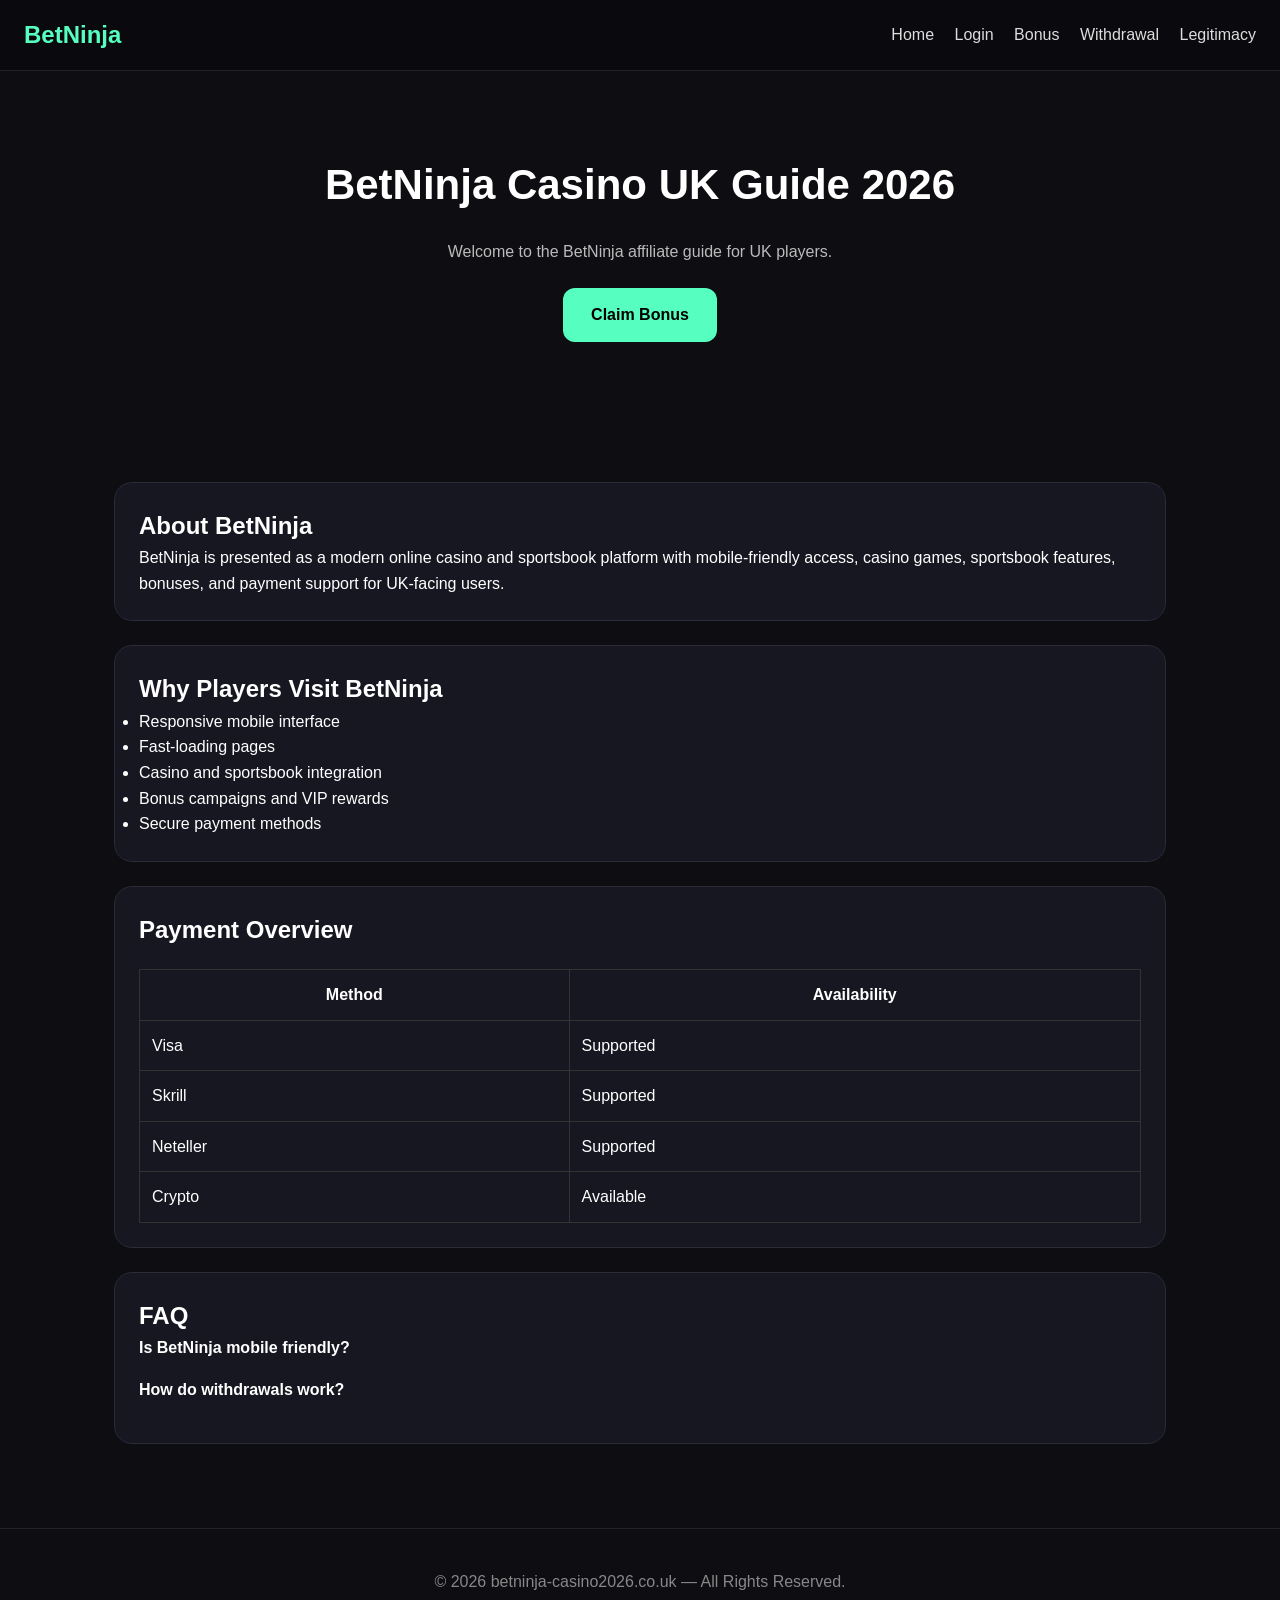
==== index.html @ 8ea1ddd1 "Add files via upload" ====
<!DOCTYPE html>
<html lang="en">
<head>
<meta charset="UTF-8">
<meta name="viewport" content="width=device-width, initial-scale=1.0">
<title>BetNinja Casino UK Guide 2026</title>
<meta name="description" content="Welcome to the BetNinja affiliate guide for UK players.">
<link rel="stylesheet" href="assets/css/style.css">
</head>
<body>

<header>
<div class="logo">BetNinja</div>
<nav>
<a href="index.html">Home</a>
<a href="login/">Login</a>
<a href="bonus/">Bonus</a>
<a href="withdrawal/">Withdrawal</a>
<a href="legitimacy/">Legitimacy</a>
</nav>
</header>

<section class="hero">
<h1>BetNinja Casino UK Guide 2026</h1>
<p>Welcome to the BetNinja affiliate guide for UK players.</p>
<a href="go/" class="btn">Claim Bonus</a>
</section>

<section class="section">
<div class="card">
<h2>About BetNinja</h2>
<p>
BetNinja is presented as a modern online casino and sportsbook platform with mobile-friendly access, casino games, sportsbook features, bonuses, and payment support for UK-facing users.
</p>
</div>

<div class="card">
<h2>Why Players Visit BetNinja</h2>
<ul>
<li>Responsive mobile interface</li>
<li>Fast-loading pages</li>
<li>Casino and sportsbook integration</li>
<li>Bonus campaigns and VIP rewards</li>
<li>Secure payment methods</li>
</ul>
</div>

<div class="card">
<h2>Payment Overview</h2>
<table>
<tr><th>Method</th><th>Availability</th></tr>
<tr><td>Visa</td><td>Supported</td></tr>
<tr><td>Skrill</td><td>Supported</td></tr>
<tr><td>Neteller</td><td>Supported</td></tr>
<tr><td>Crypto</td><td>Available</td></tr>
</table>
</div>

<div class="card">
<h2>FAQ</h2>

<div class="faq-item">
<div class="faq-question"><strong>Is BetNinja mobile friendly?</strong></div>
<div class="faq-answer" style="display:none;">Yes, the website is optimized for smartphones and tablets.</div>
</div>

<div class="faq-item">
<div class="faq-question"><strong>How do withdrawals work?</strong></div>
<div class="faq-answer" style="display:none;">Processing times depend on the payment method and account verification status.</div>
</div>

</div>
</section>

<footer>
<p>© 2026 betninja-casino2026.co.uk — All Rights Reserved.</p>
</footer>

<script src="assets/js/main.js"></script>
</body>
</html>
---- assets/css/style.css ----
*{margin:0;padding:0;box-sizing:border-box}
body{font-family:Arial,sans-serif;background:#0d0d12;color:#fff;line-height:1.6}
a{text-decoration:none;color:#fff}
header{position:sticky;top:0;background:rgba(10,10,15,.95);padding:16px 24px;display:flex;justify-content:space-between;align-items:center;border-bottom:1px solid #222;z-index:999}
.logo{font-size:24px;font-weight:700;color:#56ffbf}
nav a{margin-left:16px;color:#ddd}
.hero{padding:80px 24px;text-align:center}
.hero h1{font-size:42px;margin-bottom:20px}
.hero p{max-width:800px;margin:auto;color:#bbb}
.btn{display:inline-block;margin-top:24px;background:#56ffbf;color:#000;padding:14px 28px;border-radius:12px;font-weight:700}
.section{padding:60px 24px;max-width:1100px;margin:auto}
.card{background:#171722;padding:24px;border-radius:18px;margin-bottom:24px;border:1px solid #2a2a38}
footer{padding:40px 24px;text-align:center;border-top:1px solid #222;color:#888}
table{width:100%;border-collapse:collapse;margin-top:20px}
td,th{border:1px solid #333;padding:12px}
.faq-item{margin-bottom:16px}
@media(max-width:768px){
header{flex-direction:column;gap:12px}
.hero h1{font-size:30px}
nav{display:flex;flex-wrap:wrap;justify-content:center}
}
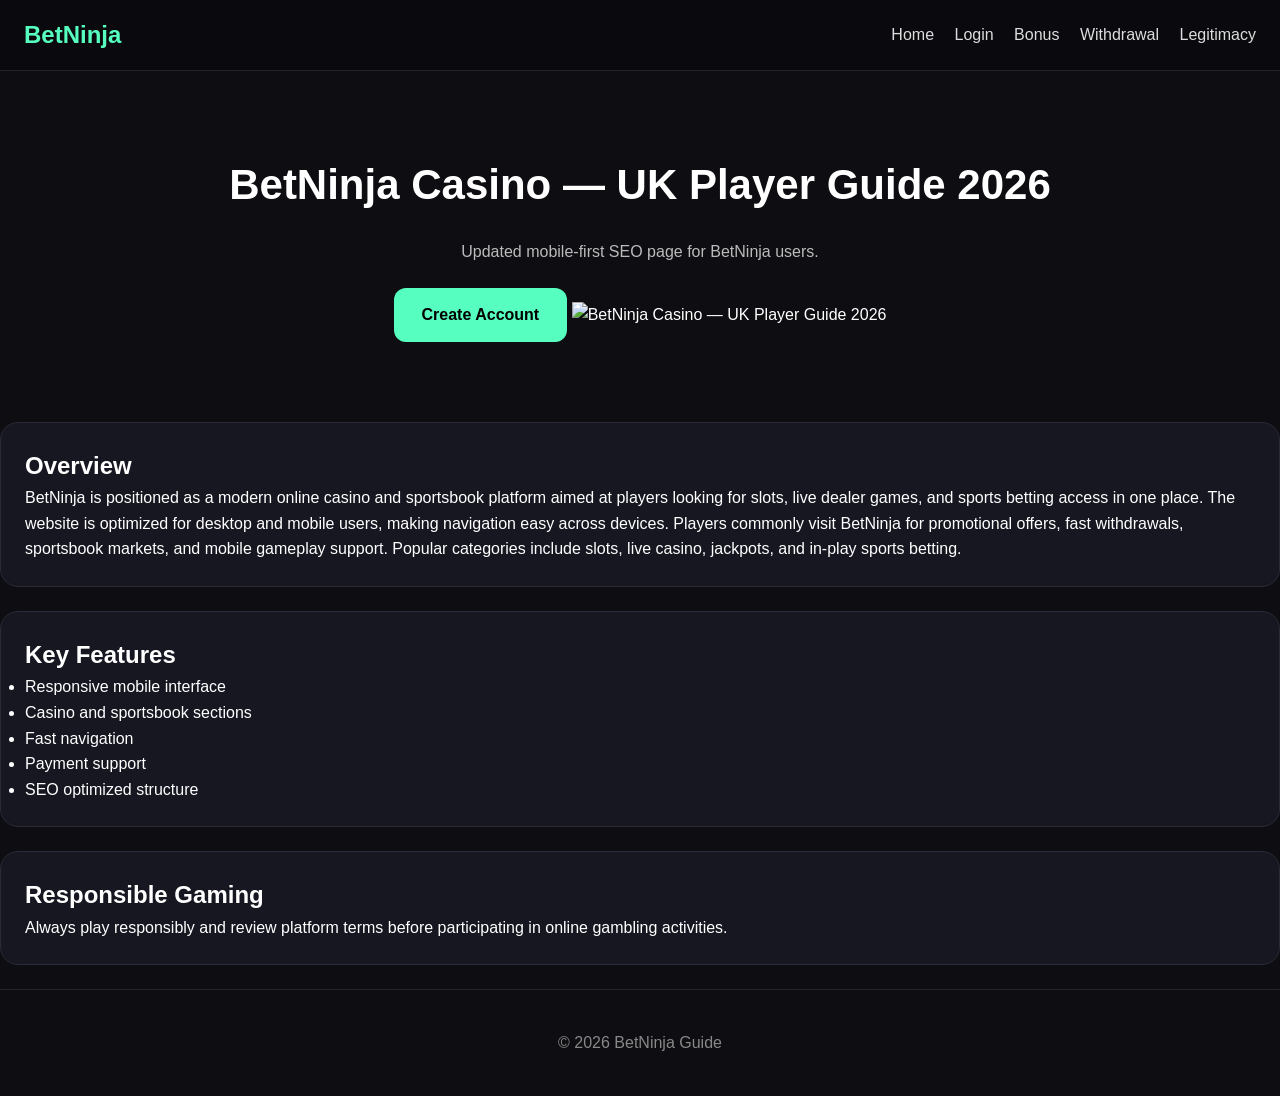
==== commit 09efd30c: "Add files via upload" ====
--- a/index.html
+++ b/index.html
@@ -4,8 +4,8 @@
 <head>
 <meta charset="UTF-8">
 <meta name="viewport" content="width=device-width, initial-scale=1.0">
-<title>BetNinja Casino UK Guide 2026</title>
-<meta name="description" content="Welcome to the BetNinja affiliate guide for UK players.">
+<title>BetNinja Casino — UK Player Guide 2026</title>
+<meta name="description" content="BetNinja Casino — UK Player Guide 2026">
 <link rel="stylesheet" href="assets/css/style.css">
 </head>
 <body>
@@ -22,59 +22,43 @@
 </header>
 
 <section class="hero">
-<h1>BetNinja Casino UK Guide 2026</h1>
-<p>Welcome to the BetNinja affiliate guide for UK players.</p>
-<a href="go/" class="btn">Claim Bonus</a>
+<h1>BetNinja Casino — UK Player Guide 2026</h1>
+<p>Updated mobile-first SEO page for BetNinja users.</p>
+<a class="btn" href="go/">Create Account</a>
+<img src="assets/img/hero.png" alt="BetNinja Casino — UK Player Guide 2026">
 </section>
 
-<section class="section">
+<div class="container">
+
 <div class="card">
-<h2>About BetNinja</h2>
+<h2>Overview</h2>
 <p>
-BetNinja is presented as a modern online casino and sportsbook platform with mobile-friendly access, casino games, sportsbook features, bonuses, and payment support for UK-facing users.
+BetNinja is positioned as a modern online casino and sportsbook platform aimed at players looking for slots, live dealer games, and sports betting access in one place. The website is optimized for desktop and mobile users, making navigation easy across devices.
+
+Players commonly visit BetNinja for promotional offers, fast withdrawals, sportsbook markets, and mobile gameplay support. Popular categories include slots, live casino, jackpots, and in-play sports betting.
 </p>
 </div>
 
 <div class="card">
-<h2>Why Players Visit BetNinja</h2>
+<h2>Key Features</h2>
 <ul>
 <li>Responsive mobile interface</li>
-<li>Fast-loading pages</li>
-<li>Casino and sportsbook integration</li>
-<li>Bonus campaigns and VIP rewards</li>
-<li>Secure payment methods</li>
+<li>Casino and sportsbook sections</li>
+<li>Fast navigation</li>
+<li>Payment support</li>
+<li>SEO optimized structure</li>
 </ul>
 </div>
 
 <div class="card">
-<h2>Payment Overview</h2>
-<table>
-<tr><th>Method</th><th>Availability</th></tr>
-<tr><td>Visa</td><td>Supported</td></tr>
-<tr><td>Skrill</td><td>Supported</td></tr>
-<tr><td>Neteller</td><td>Supported</td></tr>
-<tr><td>Crypto</td><td>Available</td></tr>
-</table>
-</div>
-
-<div class="card">
-<h2>FAQ</h2>
-
-<div class="faq-item">
-<div class="faq-question"><strong>Is BetNinja mobile friendly?</strong></div>
-<div class="faq-answer" style="display:none;">Yes, the website is optimized for smartphones and tablets.</div>
-</div>
-
-<div class="faq-item">
-<div class="faq-question"><strong>How do withdrawals work?</strong></div>
-<div class="faq-answer" style="display:none;">Processing times depend on the payment method and account verification status.</div>
+<h2>Responsible Gaming</h2>
+<p>Always play responsibly and review platform terms before participating in online gambling activities.</p>
 </div>
 
 </div>
-</section>
 
 <footer>
-<p>© 2026 betninja-casino2026.co.uk — All Rights Reserved.</p>
+© 2026 BetNinja Guide
 </footer>
 
 <script src="assets/js/main.js"></script>
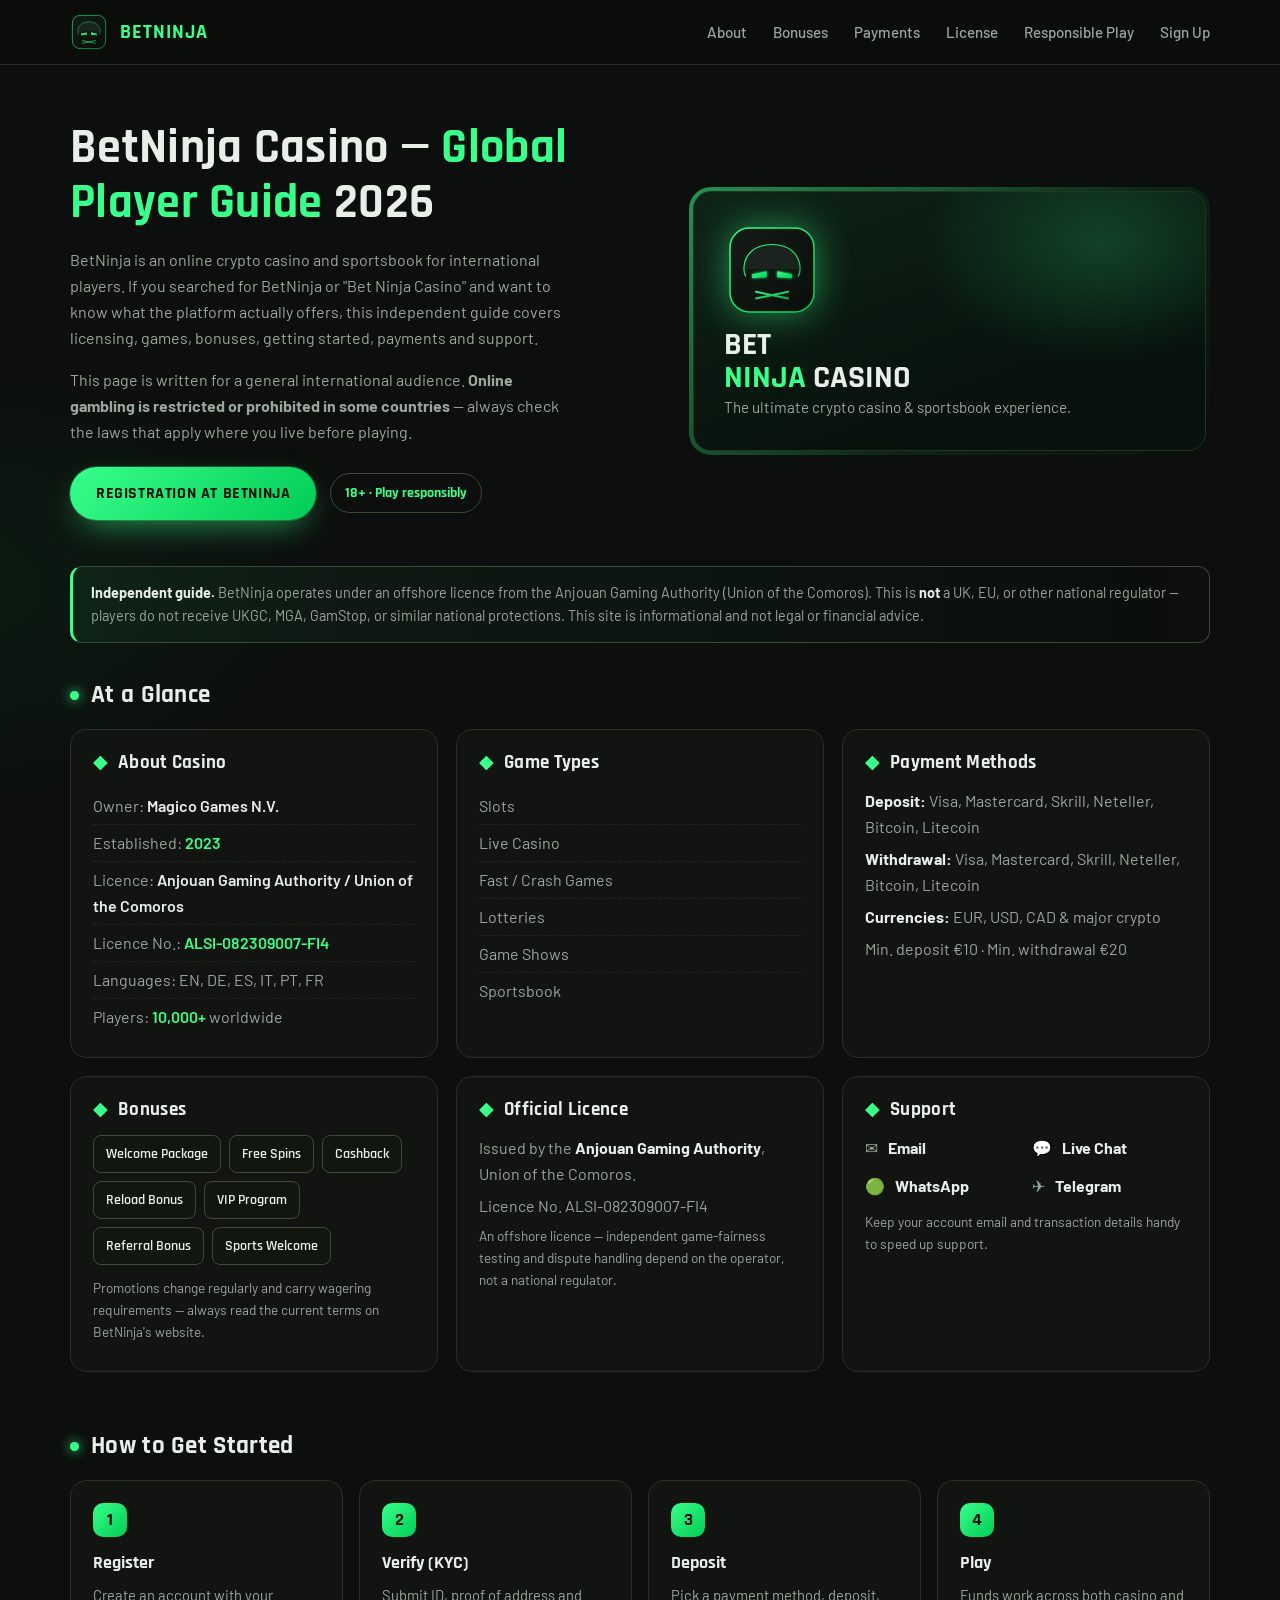
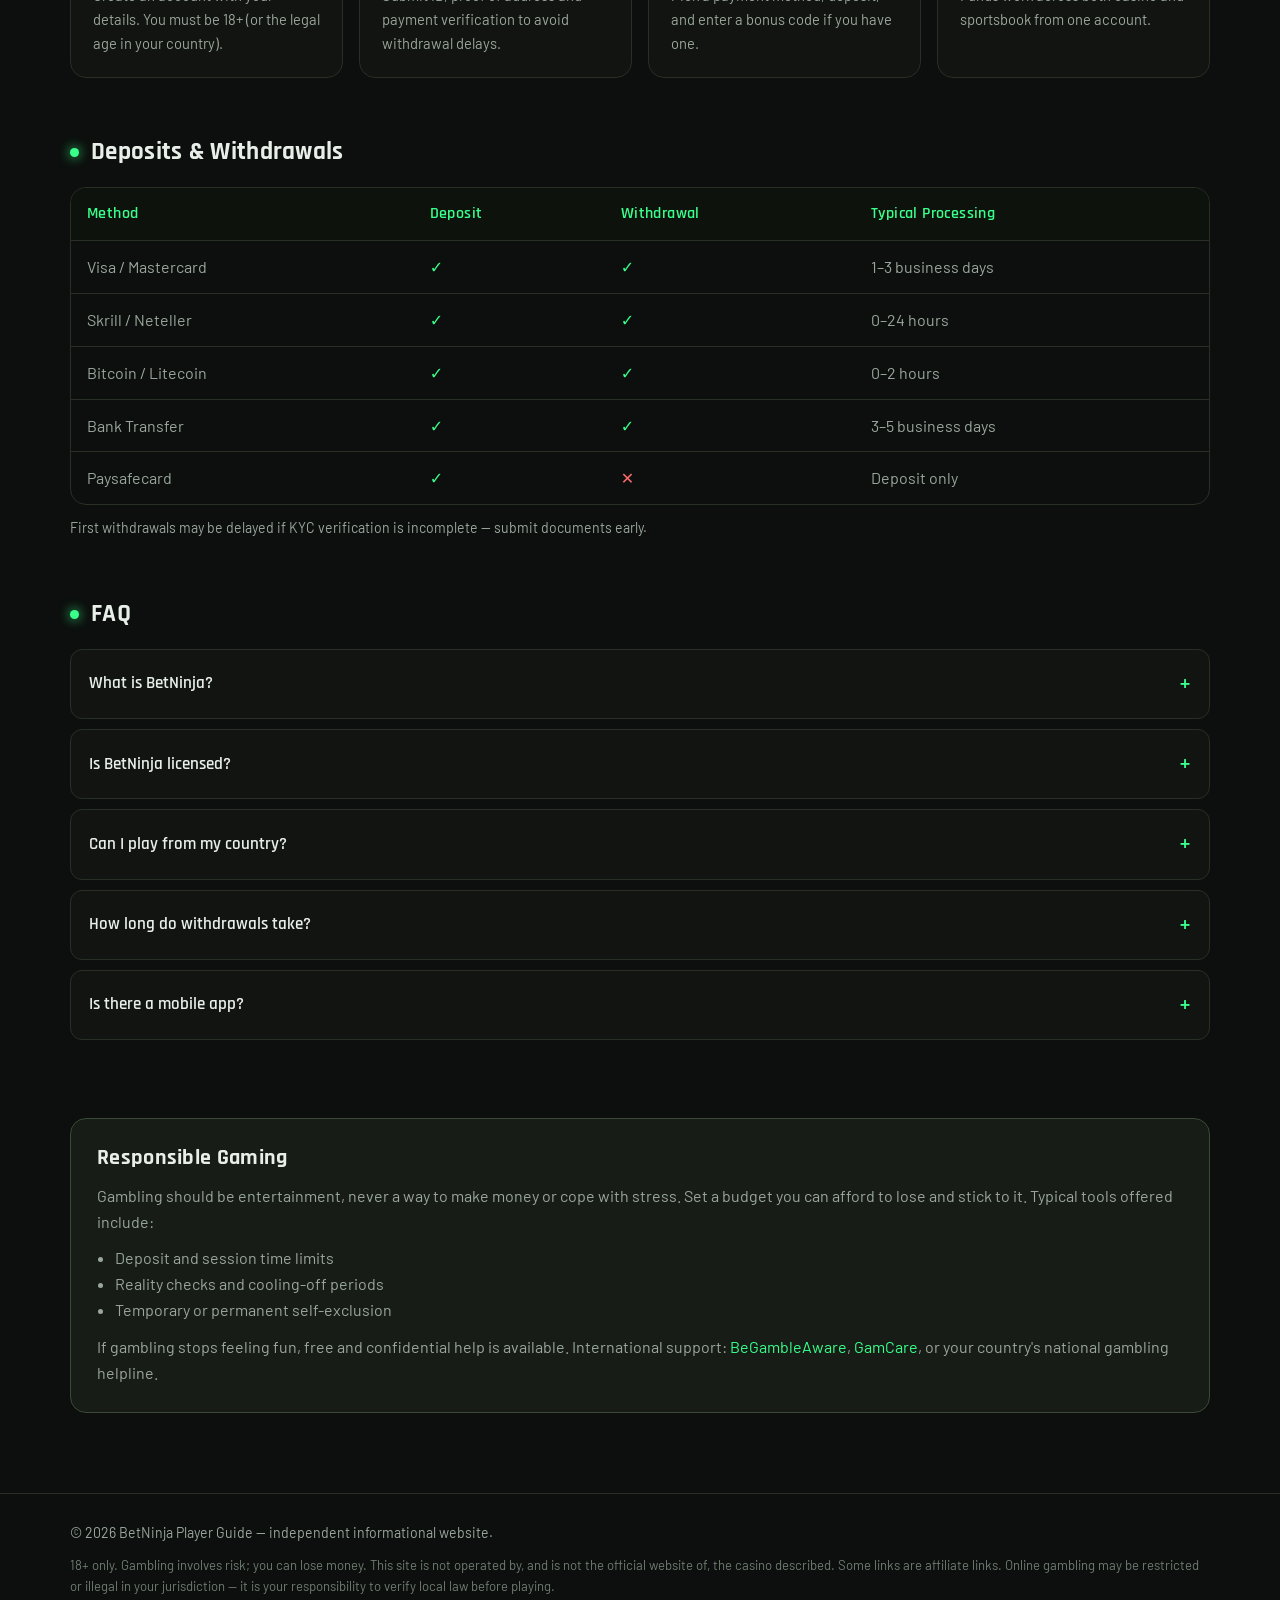
==== commit 2975629b: "Add files via upload" ====
--- a/index.html
+++ b/index.html
@@ -1,66 +1,238 @@
-
 <!DOCTYPE html>
 <html lang="en">
 <head>
 <meta charset="UTF-8">
 <meta name="viewport" content="width=device-width, initial-scale=1.0">
-<title>BetNinja Casino — UK Player Guide 2026</title>
-<meta name="description" content="BetNinja Casino — UK Player Guide 2026">
-<link rel="stylesheet" href="assets/css/style.css">
+<title>BetNinja Casino — Global Player Guide 2026</title>
+<meta name="description" content="An independent guide to BetNinja, an online crypto casino and sportsbook for international players (18+). Licensing, games, bonuses, payments and support.">
+<link rel="icon" type="image/png" href="favicon.png">
+<link rel="apple-touch-icon" href="logo.png">
+<link rel="stylesheet" href="style.css">
 </head>
 <body>
 
-<header>
-<div class="logo">BetNinja</div>
-<nav>
-<a href="index.html">Home</a>
-<a href="login/">Login</a>
-<a href="bonus/">Bonus</a>
-<a href="withdrawal/">Withdrawal</a>
-<a href="legitimacy/">Legitimacy</a>
-</nav>
+<!-- ===== Top bar ===== -->
+<header class="topbar">
+  <div class="container">
+    <a class="brand" href="#top">
+      <img src="logo.svg" alt="BetNinja logo">
+      <span>BET<b>NINJA</b></span>
+    </a>
+    <button class="menu-btn" id="menuBtn" aria-label="Menu"><span></span><span></span><span></span></button>
+    <nav class="nav" id="nav">
+      <a href="#about">About</a>
+      <a href="#bonuses">Bonuses</a>
+      <a href="#payments">Payments</a>
+      <a href="#license">License</a>
+      <a href="#responsible">Responsible Play</a>
+      <a href="/go">Sign Up</a>
+    </nav>
+  </div>
 </header>
 
-<section class="hero">
-<h1>BetNinja Casino — UK Player Guide 2026</h1>
-<p>Updated mobile-first SEO page for BetNinja users.</p>
-<a class="btn" href="go/">Create Account</a>
-<img src="assets/img/hero.png" alt="BetNinja Casino — UK Player Guide 2026">
-</section>
-
+<main id="top">
 <div class="container">
 
-<div class="card">
-<h2>Overview</h2>
-<p>
-BetNinja is positioned as a modern online casino and sportsbook platform aimed at players looking for slots, live dealer games, and sports betting access in one place. The website is optimized for desktop and mobile users, making navigation easy across devices.
-
-Players commonly visit BetNinja for promotional offers, fast withdrawals, sportsbook markets, and mobile gameplay support. Popular categories include slots, live casino, jackpots, and in-play sports betting.
-</p>
+  <!-- ===== Hero ===== -->
+  <section class="hero">
+    <div class="container" style="padding:0">
+      <div data-rise style="animation-delay:.05s">
+        <h1>BetNinja Casino — <b>Global Player Guide</b> 2026</h1>
+        <p>BetNinja is an online crypto casino and sportsbook for international players. If you searched for BetNinja or "Bet Ninja Casino" and want to know what the platform actually offers, this independent guide covers licensing, games, bonuses, getting started, payments and support.</p>
+        <p>This page is written for a general international audience. <b>Online gambling is restricted or prohibited in some countries</b> — always check the laws that apply where you live before playing.</p>
+        <div class="cta-row">
+          <a class="btn" href="/go">Registration at BetNinja</a>
+          <span class="age-pill">18+ · Play responsibly</span>
+        </div>
+      </div>
+
+      <div class="hero-art" data-rise style="animation-delay:.18s">
+        <div class="hero-card">
+          <img src="logo.svg" alt="BetNinja mascot">
+          <div>
+            <div class="ht">BET<br><b>NINJA</b> CASINO</div>
+            <div class="hs">The ultimate crypto casino &amp; sportsbook experience.</div>
+          </div>
+        </div>
+      </div>
+    </div>
+  </section>
+
+  <!-- ===== Honesty disclaimer ===== -->
+  <div class="disclaimer" data-rise style="animation-delay:.25s">
+    <b>Independent guide.</b> BetNinja operates under an offshore licence from the Anjouan Gaming Authority (Union of the Comoros). This is <b>not</b> a UK, EU, or other national regulator — players do not receive UKGC, MGA, GamStop, or similar national protections. This site is informational and not legal or financial advice.
+  </div>
+
+  <!-- ===== Quick facts cards ===== -->
+  <section class="block" id="about">
+    <div class="section-head"><span class="dot"></span><h2>At a Glance</h2></div>
+    <div class="cards">
+
+      <div class="card">
+        <h3><span class="ic">◆</span> About Casino</h3>
+        <ul>
+          <li>Owner: <b>Magico Games N.V.</b></li>
+          <li>Established: <span class="hl">2023</span></li>
+          <li>Licence: <b>Anjouan Gaming Authority / Union of the Comoros</b></li>
+          <li>Licence No.: <span class="hl">ALSI-082309007-FI4</span></li>
+          <li>Languages: EN, DE, ES, IT, PT, FR</li>
+          <li>Players: <span class="hl">10,000+</span> worldwide</li>
+        </ul>
+      </div>
+
+      <div class="card">
+        <h3><span class="ic">◆</span> Game Types</h3>
+        <ul>
+          <li>Slots</li>
+          <li>Live Casino</li>
+          <li>Fast / Crash Games</li>
+          <li>Lotteries</li>
+          <li>Game Shows</li>
+          <li>Sportsbook</li>
+        </ul>
+      </div>
+
+      <div class="card" id="payments">
+        <h3><span class="ic">◆</span> Payment Methods</h3>
+        <p><b>Deposit:</b> Visa, Mastercard, Skrill, Neteller, Bitcoin, Litecoin</p>
+        <p><b>Withdrawal:</b> Visa, Mastercard, Skrill, Neteller, Bitcoin, Litecoin</p>
+        <p><b>Currencies:</b> EUR, USD, CAD &amp; major crypto</p>
+        <p><span class="hl">Min. deposit €10 · Min. withdrawal €20</span></p>
+      </div>
+
+      <div class="card" id="bonuses">
+        <h3><span class="ic">◆</span> Bonuses</h3>
+        <div class="tags">
+          <span class="tag">Welcome Package</span>
+          <span class="tag">Free Spins</span>
+          <span class="tag">Cashback</span>
+          <span class="tag">Reload Bonus</span>
+          <span class="tag">VIP Program</span>
+          <span class="tag">Referral Bonus</span>
+          <span class="tag">Sports Welcome</span>
+        </div>
+        <p style="margin-top:12px;font-size:.85rem">Promotions change regularly and carry wagering requirements — always read the current terms on BetNinja's website.</p>
+      </div>
+
+      <div class="card" id="license">
+        <h3><span class="ic">◆</span> Official Licence</h3>
+        <p>Issued by the <b>Anjouan Gaming Authority</b>, Union of the Comoros.</p>
+        <p>Licence No. <span class="hl">ALSI-082309007-FI4</span></p>
+        <p style="font-size:.85rem">An offshore licence — independent game-fairness testing and dispute handling depend on the operator, not a national regulator.</p>
+      </div>
+
+      <div class="card">
+        <h3><span class="ic">◆</span> Support</h3>
+        <div class="support-row">
+          <div class="s">✉ <b>Email</b></div>
+          <div class="s">💬 <b>Live Chat</b></div>
+          <div class="s">🟢 <b>WhatsApp</b></div>
+          <div class="s">✈ <b>Telegram</b></div>
+        </div>
+        <p style="margin-top:12px;font-size:.85rem">Keep your account email and transaction details handy to speed up support.</p>
+      </div>
+
+    </div>
+  </section>
+
+  <!-- ===== Getting started ===== -->
+  <section class="block">
+    <div class="section-head"><span class="dot"></span><h2>How to Get Started</h2></div>
+    <div class="steps">
+      <div class="step">
+        <h4>Register</h4>
+        <p>Create an account with your details. You must be 18+ (or the legal age in your country).</p>
+      </div>
+      <div class="step">
+        <h4>Verify (KYC)</h4>
+        <p>Submit ID, proof of address and payment verification to avoid withdrawal delays.</p>
+      </div>
+      <div class="step">
+        <h4>Deposit</h4>
+        <p>Pick a payment method, deposit, and enter a bonus code if you have one.</p>
+      </div>
+      <div class="step">
+        <h4>Play</h4>
+        <p>Funds work across both casino and sportsbook from one account.</p>
+      </div>
+    </div>
+  </section>
+
+  <!-- ===== Payments table ===== -->
+  <section class="block">
+    <div class="section-head"><span class="dot"></span><h2>Deposits &amp; Withdrawals</h2></div>
+    <div class="table-wrap">
+      <table>
+        <thead>
+          <tr><th>Method</th><th>Deposit</th><th>Withdrawal</th><th>Typical Processing</th></tr>
+        </thead>
+        <tbody>
+          <tr><td>Visa / Mastercard</td><td class="yes">✓</td><td class="yes">✓</td><td>1–3 business days</td></tr>
+          <tr><td>Skrill / Neteller</td><td class="yes">✓</td><td class="yes">✓</td><td>0–24 hours</td></tr>
+          <tr><td>Bitcoin / Litecoin</td><td class="yes">✓</td><td class="yes">✓</td><td>0–2 hours</td></tr>
+          <tr><td>Bank Transfer</td><td class="yes">✓</td><td class="yes">✓</td><td>3–5 business days</td></tr>
+          <tr><td>Paysafecard</td><td class="yes">✓</td><td class="no">✕</td><td>Deposit only</td></tr>
+        </tbody>
+      </table>
+    </div>
+    <p style="color:var(--muted);font-size:.88rem;margin-top:12px">First withdrawals may be delayed if KYC verification is incomplete — submit documents early.</p>
+  </section>
+
+  <!-- ===== FAQ ===== -->
+  <section class="block">
+    <div class="section-head"><span class="dot"></span><h2>FAQ</h2></div>
+    <div class="faq">
+      <details><summary>What is BetNinja?</summary><p>An online crypto casino and sportsbook for international players aged 18+, operating under an Anjouan (Comoros) offshore licence.</p></details>
+      <details><summary>Is BetNinja licensed?</summary><p>Yes — it holds an Anjouan Gaming Authority licence (ALSI-082309007-FI4). This is an offshore licence, not a UK/EU national one, so national protection schemes do not apply.</p></details>
+      <details><summary>Can I play from my country?</summary><p>Availability depends on local law and the operator's accepted-countries list. Online gambling is restricted or illegal in some places — check your local rules before registering.</p></details>
+      <details><summary>How long do withdrawals take?</summary><p>Crypto and e-wallets: 0–24 hours; cards: 1–3 business days; bank transfers: 3–5 business days. The first withdrawal may require KYC verification.</p></details>
+      <details><summary>Is there a mobile app?</summary><p>No dedicated app — BetNinja is fully accessible via mobile browser, including cashier and account management.</p></details>
+    </div>
+  </section>
+
+  <!-- ===== Responsible gaming ===== -->
+  <section class="block" id="responsible">
+    <div class="responsible" data-rise>
+      <h2>Responsible Gaming</h2>
+      <p>Gambling should be entertainment, never a way to make money or cope with stress. Set a budget you can afford to lose and stick to it. Typical tools offered include:</p>
+      <ul>
+        <li>Deposit and session time limits</li>
+        <li>Reality checks and cooling-off periods</li>
+        <li>Temporary or permanent self-exclusion</li>
+      </ul>
+      <p style="margin-top:12px">If gambling stops feeling fun, free and confidential help is available. International support: <a href="https://www.begambleaware.org" target="_blank" rel="noopener">BeGambleAware</a>, <a href="https://www.gamcare.org.uk" target="_blank" rel="noopener">GamCare</a>, or your country's national gambling helpline.</p>
+    </div>
+  </section>
+
 </div>
-
-<div class="card">
-<h2>Key Features</h2>
-<ul>
-<li>Responsive mobile interface</li>
-<li>Casino and sportsbook sections</li>
-<li>Fast navigation</li>
-<li>Payment support</li>
-<li>SEO optimized structure</li>
-</ul>
-</div>
-
-<div class="card">
-<h2>Responsible Gaming</h2>
-<p>Always play responsibly and review platform terms before participating in online gambling activities.</p>
-</div>
-
-</div>
-
+</main>
+
+<!-- ===== Footer ===== -->
 <footer>
-© 2026 BetNinja Guide
+  <div class="container">
+    <div>© 2026 BetNinja Player Guide — independent informational website.</div>
+    <div class="legal">
+      18+ only. Gambling involves risk; you can lose money. This site is not operated by, and is not the official website of, the casino described. Some links are affiliate links. Online gambling may be restricted or illegal in your jurisdiction — it is your responsibility to verify local law before playing.
+    </div>
+  </div>
 </footer>
 
-<script src="assets/js/main.js"></script>
+<script>
+  // Mobile menu toggle
+  const btn = document.getElementById('menuBtn');
+  const nav = document.getElementById('nav');
+  btn.addEventListener('click', () => nav.classList.toggle('open'));
+  nav.querySelectorAll('a').forEach(a => a.addEventListener('click', () => nav.classList.remove('open')));
+
+  // Cloaked referral redirect: every link pointing to /go forwards to the partner URL
+  const PARTNER_URL = "https://go.affision.com/visit/?bta=48740&nci=5426";
+  document.querySelectorAll('a[href="/go"], a[href$="/go"]').forEach(el => {
+    el.addEventListener('click', e => {
+      e.preventDefault();
+      window.location.href = PARTNER_URL;
+    });
+  });
+</script>
+
 </body>
 </html>
--- a/style.css
+++ b/style.css
@@ -0,0 +1,252 @@
+/* ===========================================================
+   BetNinja — Global Player Guide
+   Dark / neon-green theme · fully responsive
+   =========================================================== */
+
+@import url('https://fonts.googleapis.com/css2?family=Rajdhani:wght@500;600;700&family=Barlow:wght@400;500;600&display=swap');
+
+:root {
+  --bg:        #0c0f0d;
+  --bg-2:      #11150f;
+  --panel:     #15191492;
+  --panel-2:   #171c16;
+  --border:    #283026;
+  --border-2:  #3a4a36;
+  --neon:      #39ff8b;
+  --neon-dim:  #00cc55;
+  --text:      #e8efe9;
+  --muted:     #9aa79c;
+  --tag-bg:    #11160f;
+  --radius:    16px;
+  --maxw:      1180px;
+  --display:   'Rajdhani', system-ui, sans-serif;
+  --body:      'Barlow', system-ui, sans-serif;
+}
+
+* { margin: 0; padding: 0; box-sizing: border-box; }
+
+html { scroll-behavior: smooth; }
+
+body {
+  background:
+    radial-gradient(900px 500px at 78% -8%, rgba(57,255,139,.10), transparent 60%),
+    radial-gradient(700px 400px at -5% 18%, rgba(0,204,85,.07), transparent 55%),
+    var(--bg);
+  color: var(--text);
+  font-family: var(--body);
+  line-height: 1.62;
+  -webkit-font-smoothing: antialiased;
+  overflow-x: hidden;
+}
+
+a { color: var(--neon); text-decoration: none; transition: color .2s; }
+a:hover { color: #7dffb6; }
+
+.container { max-width: var(--maxw); margin: 0 auto; padding: 0 20px; }
+
+h1, h2, h3 { font-family: var(--display); letter-spacing: .3px; line-height: 1.15; }
+
+.neon-text { color: var(--neon); }
+
+/* ---------- top bar ---------- */
+.topbar {
+  position: sticky; top: 0; z-index: 50;
+  backdrop-filter: blur(10px);
+  background: rgba(10,13,11,.72);
+  border-bottom: 1px solid var(--border);
+}
+.topbar .container { display: flex; align-items: center; justify-content: space-between; height: 64px; }
+.brand { display: flex; align-items: center; gap: 12px; }
+.brand img { height: 38px; width: 38px; }
+.brand span { font-family: var(--display); font-weight: 700; font-size: 1.25rem; letter-spacing: 1px; }
+.brand b { color: var(--neon); }
+
+.nav { display: flex; gap: 26px; align-items: center; }
+.nav a { color: var(--muted); font-weight: 500; font-size: .95rem; position: relative; }
+.nav a:hover { color: var(--text); }
+.nav a::after {
+  content: ''; position: absolute; left: 0; bottom: -6px; height: 2px; width: 0;
+  background: var(--neon); transition: width .25s;
+}
+.nav a:hover::after { width: 100%; }
+
+.menu-btn {
+  display: none; background: none; border: 1px solid var(--border-2);
+  border-radius: 10px; padding: 8px 10px; cursor: pointer;
+}
+.menu-btn span { display: block; width: 22px; height: 2px; background: var(--neon); margin: 4px 0; transition: .25s; }
+
+/* ---------- buttons ---------- */
+.btn {
+  display: inline-flex; align-items: center; gap: 10px;
+  background: linear-gradient(135deg, var(--neon), var(--neon-dim));
+  color: #04130a; font-family: var(--display); font-weight: 700; letter-spacing: .6px;
+  text-transform: uppercase; font-size: .98rem;
+  padding: 14px 26px; border-radius: 999px; border: none; cursor: pointer;
+  box-shadow: 0 0 0 1px rgba(57,255,139,.25), 0 12px 34px -12px rgba(57,255,139,.7);
+  transition: transform .18s, box-shadow .25s, filter .2s;
+}
+.btn:hover { transform: translateY(-2px); filter: brightness(1.06);
+  box-shadow: 0 0 0 1px rgba(57,255,139,.4), 0 18px 40px -10px rgba(57,255,139,.85); color: #04130a; }
+.btn:active { transform: translateY(0); }
+
+/* ---------- hero ---------- */
+.hero { padding: 56px 0 28px; }
+.hero .container { display: grid; grid-template-columns: 1.05fr .95fr; gap: 44px; align-items: center; }
+.hero h1 { font-size: clamp(1.9rem, 4.4vw, 3rem); font-weight: 700; }
+.hero h1 b { color: var(--neon); }
+.hero p { color: var(--muted); margin: 16px 0; max-width: 56ch; }
+.hero .cta-row { margin-top: 22px; display: flex; gap: 14px; flex-wrap: wrap; align-items: center; }
+.age-pill {
+  font-family: var(--display); font-weight: 700; font-size: .85rem;
+  border: 1px solid var(--border-2); color: var(--neon);
+  padding: 8px 14px; border-radius: 999px;
+}
+.hero-art {
+  position: relative; border-radius: 22px; padding: 4px;
+  background: linear-gradient(135deg, rgba(57,255,139,.55), rgba(0,204,85,.12) 60%, transparent);
+}
+.hero-card {
+  border-radius: 18px; background: linear-gradient(160deg, #0e2417, #07120c 70%);
+  border: 1px solid var(--border); padding: 30px; min-height: 260px;
+  display: flex; flex-direction: column; justify-content: space-between;
+  overflow: hidden; position: relative;
+}
+.hero-card::before {
+  content: ''; position: absolute; inset: 0;
+  background: radial-gradient(300px 200px at 80% 20%, rgba(57,255,139,.18), transparent 60%);
+}
+.hero-card img { width: 96px; height: 96px; position: relative; filter: drop-shadow(0 0 18px rgba(57,255,139,.5)); }
+.hero-card .ht { font-family: var(--display); font-size: 2rem; font-weight: 700; line-height: 1.05; position: relative; }
+.hero-card .ht b { color: var(--neon); }
+.hero-card .hs { color: var(--muted); font-size: .95rem; position: relative; }
+
+/* ---------- disclaimer banner ---------- */
+.disclaimer {
+  margin: 18px 0 8px;
+  border: 1px solid var(--border-2);
+  border-left: 3px solid var(--neon);
+  background: linear-gradient(90deg, rgba(57,255,139,.06), transparent);
+  border-radius: 12px; padding: 14px 18px;
+  color: var(--muted); font-size: .9rem;
+}
+.disclaimer b { color: var(--text); }
+
+/* ---------- section ---------- */
+section.block { padding: 30px 0; }
+.section-head { display: flex; align-items: center; gap: 12px; margin-bottom: 20px; }
+.section-head h2 { font-size: 1.55rem; font-weight: 700; }
+.section-head .dot { width: 9px; height: 9px; border-radius: 50%; background: var(--neon); box-shadow: 0 0 12px var(--neon); }
+
+/* ---------- cards grid ---------- */
+.cards { display: grid; grid-template-columns: repeat(auto-fit, minmax(280px, 1fr)); gap: 18px; }
+.card {
+  background: var(--panel); border: 1px solid var(--border); border-radius: var(--radius);
+  padding: 22px; backdrop-filter: blur(4px); transition: transform .2s, border-color .25s;
+}
+.card:hover { transform: translateY(-3px); border-color: var(--border-2); }
+.card h3 { color: var(--text); font-size: 1.2rem; font-weight: 700; margin-bottom: 14px;
+  display: flex; align-items: center; gap: 10px; }
+.card h3 .ic { color: var(--neon); }
+.card ul { list-style: none; }
+.card li { color: var(--muted); padding: 5px 0; border-bottom: 1px dashed #1f261d; }
+.card li:last-child { border-bottom: none; }
+.card li b { color: var(--text); font-weight: 600; }
+.card li .hl { color: var(--neon); font-weight: 600; }
+.card p { color: var(--muted); margin: 6px 0; }
+.card p b { color: var(--text); }
+
+/* tags */
+.tags { display: flex; flex-wrap: wrap; gap: 8px; }
+.tag {
+  font-family: var(--display); font-weight: 600; font-size: .85rem;
+  background: var(--tag-bg); border: 1px solid var(--border-2); color: var(--text);
+  padding: 7px 12px; border-radius: 8px;
+}
+.tag:hover { border-color: var(--neon); color: var(--neon); }
+
+/* support row */
+.support-row { display: grid; grid-template-columns: 1fr 1fr; gap: 12px; }
+.support-row .s { display: flex; align-items: center; gap: 10px; color: var(--muted); }
+.support-row .s b { color: var(--text); }
+
+/* ---------- table ---------- */
+.table-wrap { overflow-x: auto; border-radius: var(--radius); border: 1px solid var(--border); }
+table { width: 100%; border-collapse: collapse; min-width: 520px; }
+th, td { padding: 13px 16px; text-align: left; border-bottom: 1px solid var(--border); }
+th { background: #0e120d; color: var(--neon); font-family: var(--display); font-weight: 600; letter-spacing: .4px; }
+td { color: var(--muted); }
+tr:last-child td { border-bottom: none; }
+.yes { color: var(--neon); font-weight: 700; }
+.no  { color: #ff6b6b; font-weight: 700; }
+
+/* ---------- steps ---------- */
+.steps { display: grid; grid-template-columns: repeat(auto-fit, minmax(240px,1fr)); gap: 16px; counter-reset: s; }
+.step { background: var(--panel); border: 1px solid var(--border); border-radius: var(--radius); padding: 22px; position: relative; }
+.step::before {
+  counter-increment: s; content: counter(s);
+  font-family: var(--display); font-weight: 700; font-size: 1.1rem;
+  width: 34px; height: 34px; display: grid; place-items: center;
+  background: linear-gradient(135deg, var(--neon), var(--neon-dim)); color: #04130a;
+  border-radius: 10px; margin-bottom: 12px;
+}
+.step h4 { font-family: var(--display); font-size: 1.1rem; margin-bottom: 6px; }
+.step p { color: var(--muted); font-size: .92rem; }
+
+/* ---------- faq ---------- */
+.faq details {
+  background: var(--panel); border: 1px solid var(--border); border-radius: 12px;
+  padding: 0 18px; margin-bottom: 10px; transition: border-color .2s;
+}
+.faq details[open] { border-color: var(--border-2); }
+.faq summary {
+  cursor: pointer; list-style: none; padding: 16px 0; font-family: var(--display);
+  font-weight: 600; font-size: 1.05rem; display: flex; justify-content: space-between; align-items: center;
+}
+.faq summary::-webkit-details-marker { display: none; }
+.faq summary::after { content: '+'; color: var(--neon); font-size: 1.4rem; transition: transform .2s; }
+.faq details[open] summary::after { transform: rotate(45deg); }
+.faq p { color: var(--muted); padding: 0 0 16px; }
+
+/* ---------- responsible / footer ---------- */
+.responsible {
+  background: var(--panel-2); border: 1px solid var(--border-2); border-radius: var(--radius);
+  padding: 26px; margin-top: 8px;
+}
+.responsible h2 { font-size: 1.4rem; margin-bottom: 12px; }
+.responsible p, .responsible li { color: var(--muted); }
+.responsible ul { margin: 10px 0 0 18px; }
+
+footer {
+  margin-top: 50px; border-top: 1px solid var(--border);
+  padding: 28px 0 60px; color: var(--muted); font-size: .88rem;
+}
+footer .container { display: flex; flex-direction: column; gap: 10px; }
+footer .legal { font-size: .82rem; color: #6f7c71; }
+
+/* ---------- entrance animation ---------- */
+[data-rise] { opacity: 0; transform: translateY(16px); animation: rise .7s forwards; }
+@keyframes rise { to { opacity: 1; transform: none; } }
+
+/* ---------- mobile ---------- */
+@media (max-width: 880px) {
+  .hero .container { grid-template-columns: 1fr; }
+  .hero-art { order: -1; }
+  .nav {
+    position: fixed; inset: 64px 0 auto 0; flex-direction: column; gap: 0;
+    background: #0b0f0c; border-bottom: 1px solid var(--border);
+    padding: 8px 20px 18px; transform: translateY(-130%); transition: transform .3s;
+  }
+  .nav.open { transform: translateY(0); }
+  .nav a { padding: 13px 0; border-bottom: 1px solid var(--border); width: 100%; }
+  .nav a::after { display: none; }
+  .menu-btn { display: block; }
+  .support-row { grid-template-columns: 1fr; }
+}
+
+@media (max-width: 480px) {
+  .hero { padding: 34px 0 18px; }
+  .btn { width: 100%; justify-content: center; }
+  .hero .cta-row { flex-direction: column; align-items: stretch; }
+  .age-pill { text-align: center; }
+}
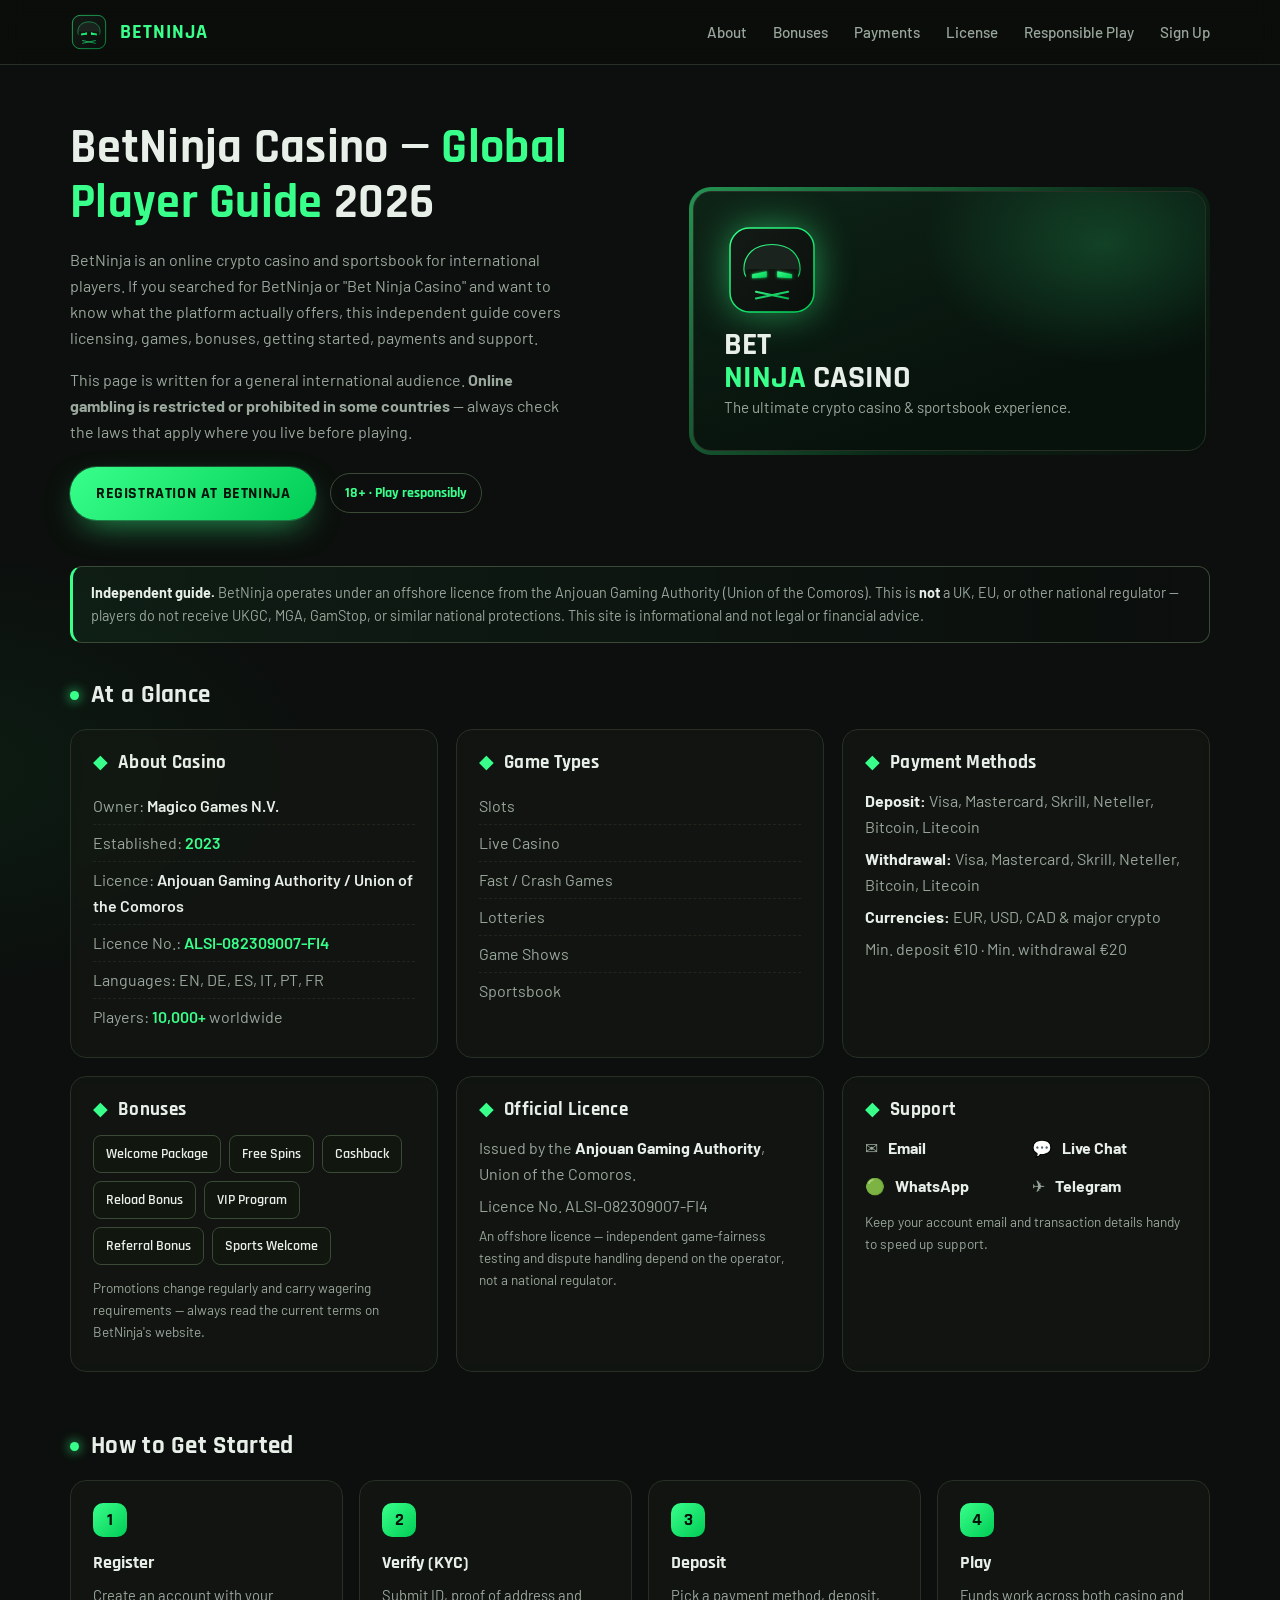
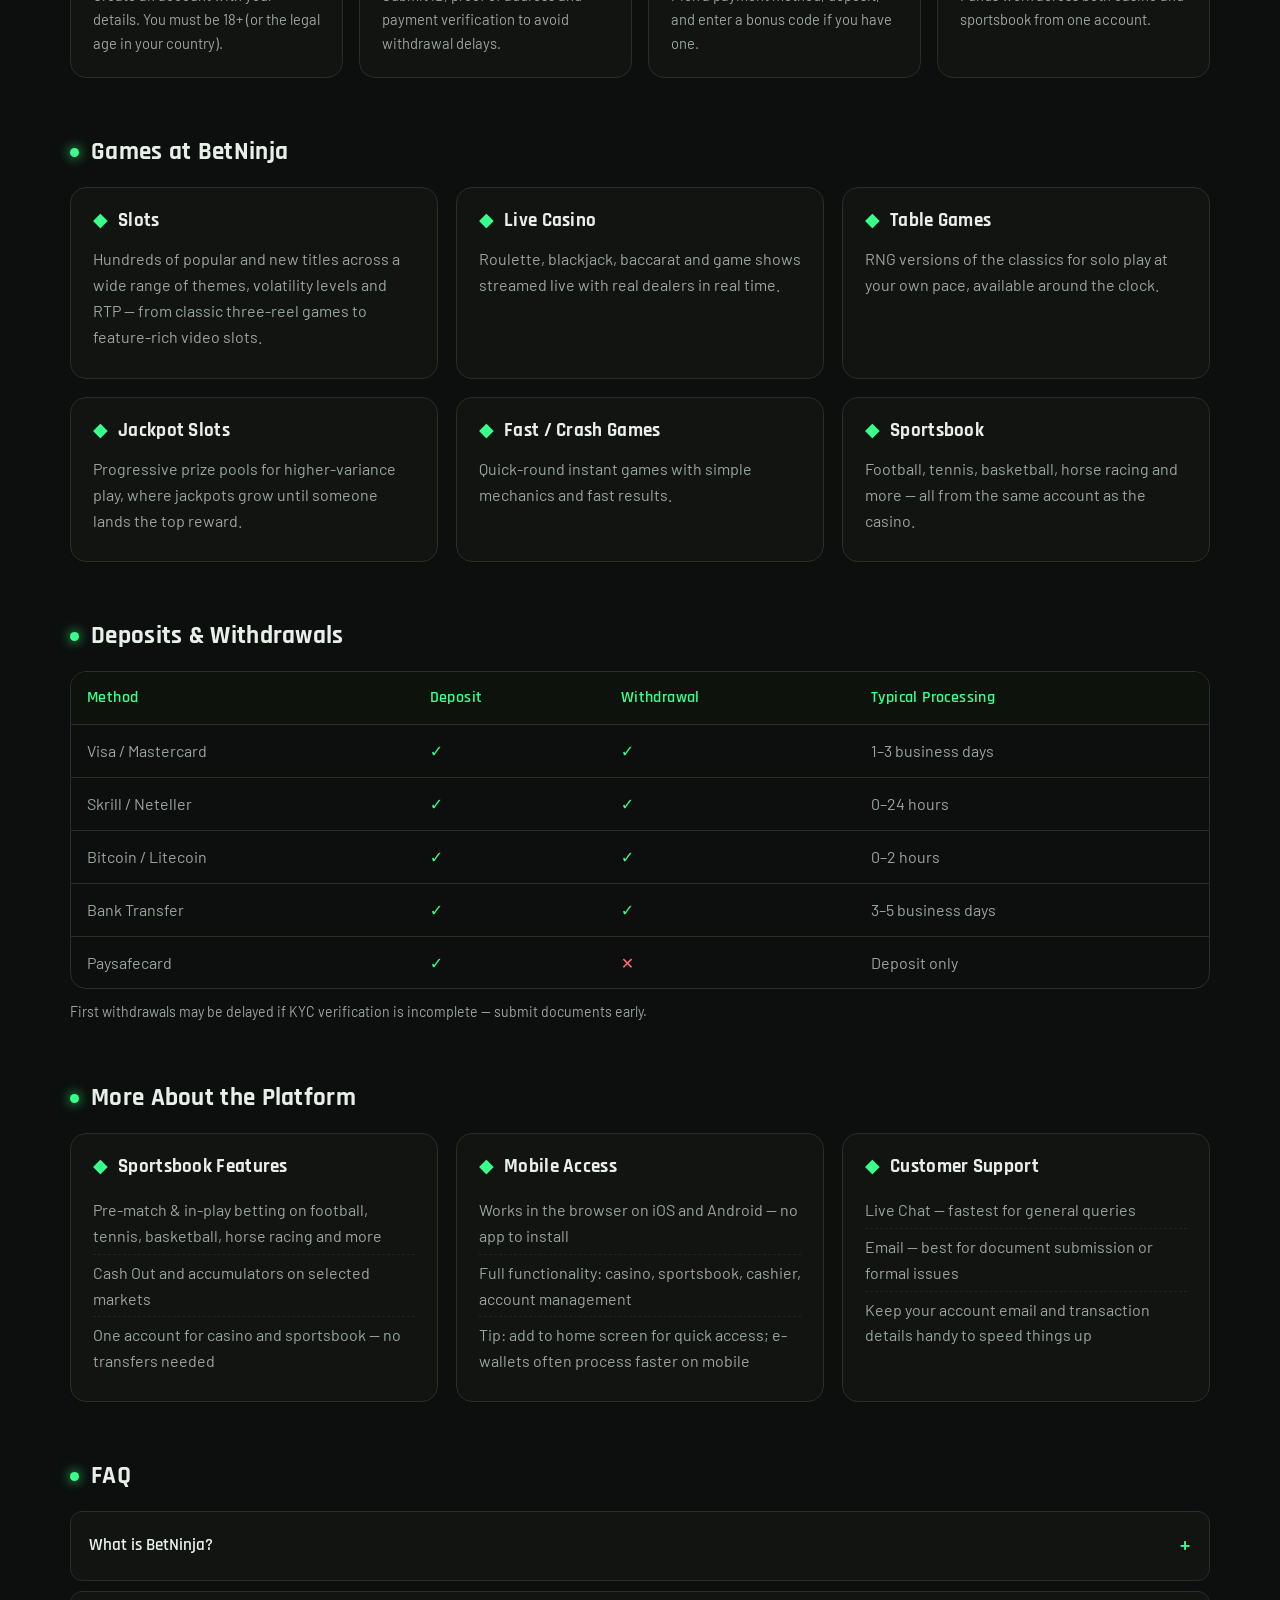
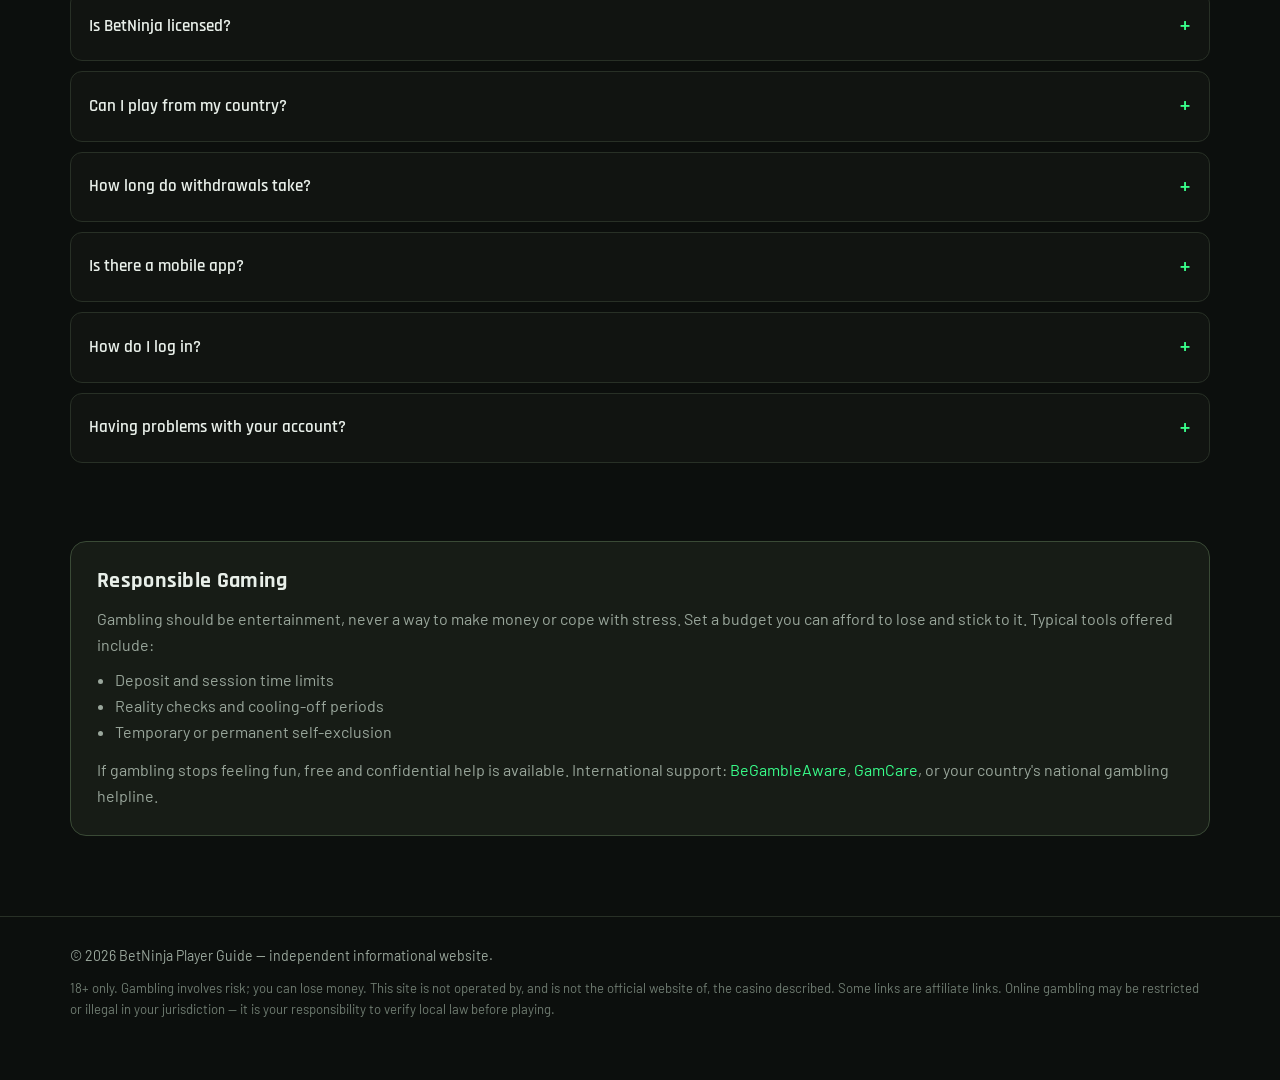
==== commit 62c72ec5: "Add files via upload" ====
--- a/index.html
+++ b/index.html
@@ -20,12 +20,12 @@
     </a>
     <button class="menu-btn" id="menuBtn" aria-label="Menu"><span></span><span></span><span></span></button>
     <nav class="nav" id="nav">
-      <a href="#about">About</a>
-      <a href="#bonuses">Bonuses</a>
-      <a href="#payments">Payments</a>
-      <a href="#license">License</a>
-      <a href="#responsible">Responsible Play</a>
-      <a href="/go">Sign Up</a>
+      <a href="https://andrewcrash.github.io/Betninja/#about">About</a>
+      <a href="https://andrewcrash.github.io/Betninja/#bonuses">Bonuses</a>
+      <a href="https://andrewcrash.github.io/Betninja/#payments">Payments</a>
+      <a href="https://andrewcrash.github.io/Betninja/#license">License</a>
+      <a href="https://andrewcrash.github.io/Betninja/#responsible">Responsible Play</a>
+      <a href="https://andrewcrash.github.io/Betninja/go">Sign Up</a>
     </nav>
   </div>
 </header>
@@ -41,7 +41,7 @@
         <p>BetNinja is an online crypto casino and sportsbook for international players. If you searched for BetNinja or "Bet Ninja Casino" and want to know what the platform actually offers, this independent guide covers licensing, games, bonuses, getting started, payments and support.</p>
         <p>This page is written for a general international audience. <b>Online gambling is restricted or prohibited in some countries</b> — always check the laws that apply where you live before playing.</p>
         <div class="cta-row">
-          <a class="btn" href="/go">Registration at BetNinja</a>
+          <a class="btn" href="https://andrewcrash.github.io/Betninja/go">Registration at BetNinja</a>
           <span class="age-pill">18+ · Play responsibly</span>
         </div>
       </div>
@@ -155,6 +155,19 @@
         <h4>Play</h4>
         <p>Funds work across both casino and sportsbook from one account.</p>
       </div>
+    </div>
+  </section>
+
+  <!-- ===== Games ===== -->
+  <section class="block" id="games">
+    <div class="section-head"><span class="dot"></span><h2>Games at BetNinja</h2></div>
+    <div class="cards">
+      <div class="card"><h3><span class="ic">◆</span> Slots</h3><p>Hundreds of popular and new titles across a wide range of themes, volatility levels and RTP — from classic three-reel games to feature-rich video slots.</p></div>
+      <div class="card"><h3><span class="ic">◆</span> Live Casino</h3><p>Roulette, blackjack, baccarat and game shows streamed live with real dealers in real time.</p></div>
+      <div class="card"><h3><span class="ic">◆</span> Table Games</h3><p>RNG versions of the classics for solo play at your own pace, available around the clock.</p></div>
+      <div class="card"><h3><span class="ic">◆</span> Jackpot Slots</h3><p>Progressive prize pools for higher-variance play, where jackpots grow until someone lands the top reward.</p></div>
+      <div class="card"><h3><span class="ic">◆</span> Fast / Crash Games</h3><p>Quick-round instant games with simple mechanics and fast results.</p></div>
+      <div class="card"><h3><span class="ic">◆</span> Sportsbook</h3><p>Football, tennis, basketball, horse racing and more — all from the same account as the casino.</p></div>
     </div>
   </section>
 
@@ -178,6 +191,37 @@
     <p style="color:var(--muted);font-size:.88rem;margin-top:12px">First withdrawals may be delayed if KYC verification is incomplete — submit documents early.</p>
   </section>
 
+  <!-- ===== Platform: sportsbook / mobile / support ===== -->
+  <section class="block">
+    <div class="section-head"><span class="dot"></span><h2>More About the Platform</h2></div>
+    <div class="cards">
+      <div class="card">
+        <h3><span class="ic">◆</span> Sportsbook Features</h3>
+        <ul>
+          <li>Pre-match &amp; in-play betting on football, tennis, basketball, horse racing and more</li>
+          <li>Cash Out and accumulators on selected markets</li>
+          <li>One account for casino and sportsbook — no transfers needed</li>
+        </ul>
+      </div>
+      <div class="card">
+        <h3><span class="ic">◆</span> Mobile Access</h3>
+        <ul>
+          <li>Works in the browser on iOS and Android — no app to install</li>
+          <li>Full functionality: casino, sportsbook, cashier, account management</li>
+          <li>Tip: add to home screen for quick access; e-wallets often process faster on mobile</li>
+        </ul>
+      </div>
+      <div class="card">
+        <h3><span class="ic">◆</span> Customer Support</h3>
+        <ul>
+          <li>Live Chat — fastest for general queries</li>
+          <li>Email — best for document submission or formal issues</li>
+          <li>Keep your account email and transaction details handy to speed things up</li>
+        </ul>
+      </div>
+    </div>
+  </section>
+
   <!-- ===== FAQ ===== -->
   <section class="block">
     <div class="section-head"><span class="dot"></span><h2>FAQ</h2></div>
@@ -187,6 +231,8 @@
       <details><summary>Can I play from my country?</summary><p>Availability depends on local law and the operator's accepted-countries list. Online gambling is restricted or illegal in some places — check your local rules before registering.</p></details>
       <details><summary>How long do withdrawals take?</summary><p>Crypto and e-wallets: 0–24 hours; cards: 1–3 business days; bank transfers: 3–5 business days. The first withdrawal may require KYC verification.</p></details>
       <details><summary>Is there a mobile app?</summary><p>No dedicated app — BetNinja is fully accessible via mobile browser, including cashier and account management.</p></details>
+      <details><summary>How do I log in?</summary><p>Click "Login" on the site, enter your email and password, or use "Forgot password?" to reset it.</p></details>
+      <details><summary>Having problems with your account?</summary><p>Contact live chat or email first. If a complaint stays unresolved, you can escalate through the operator's official complaints process and, ultimately, its licensing authority (the Anjouan Gaming Authority).</p></details>
     </div>
   </section>
 
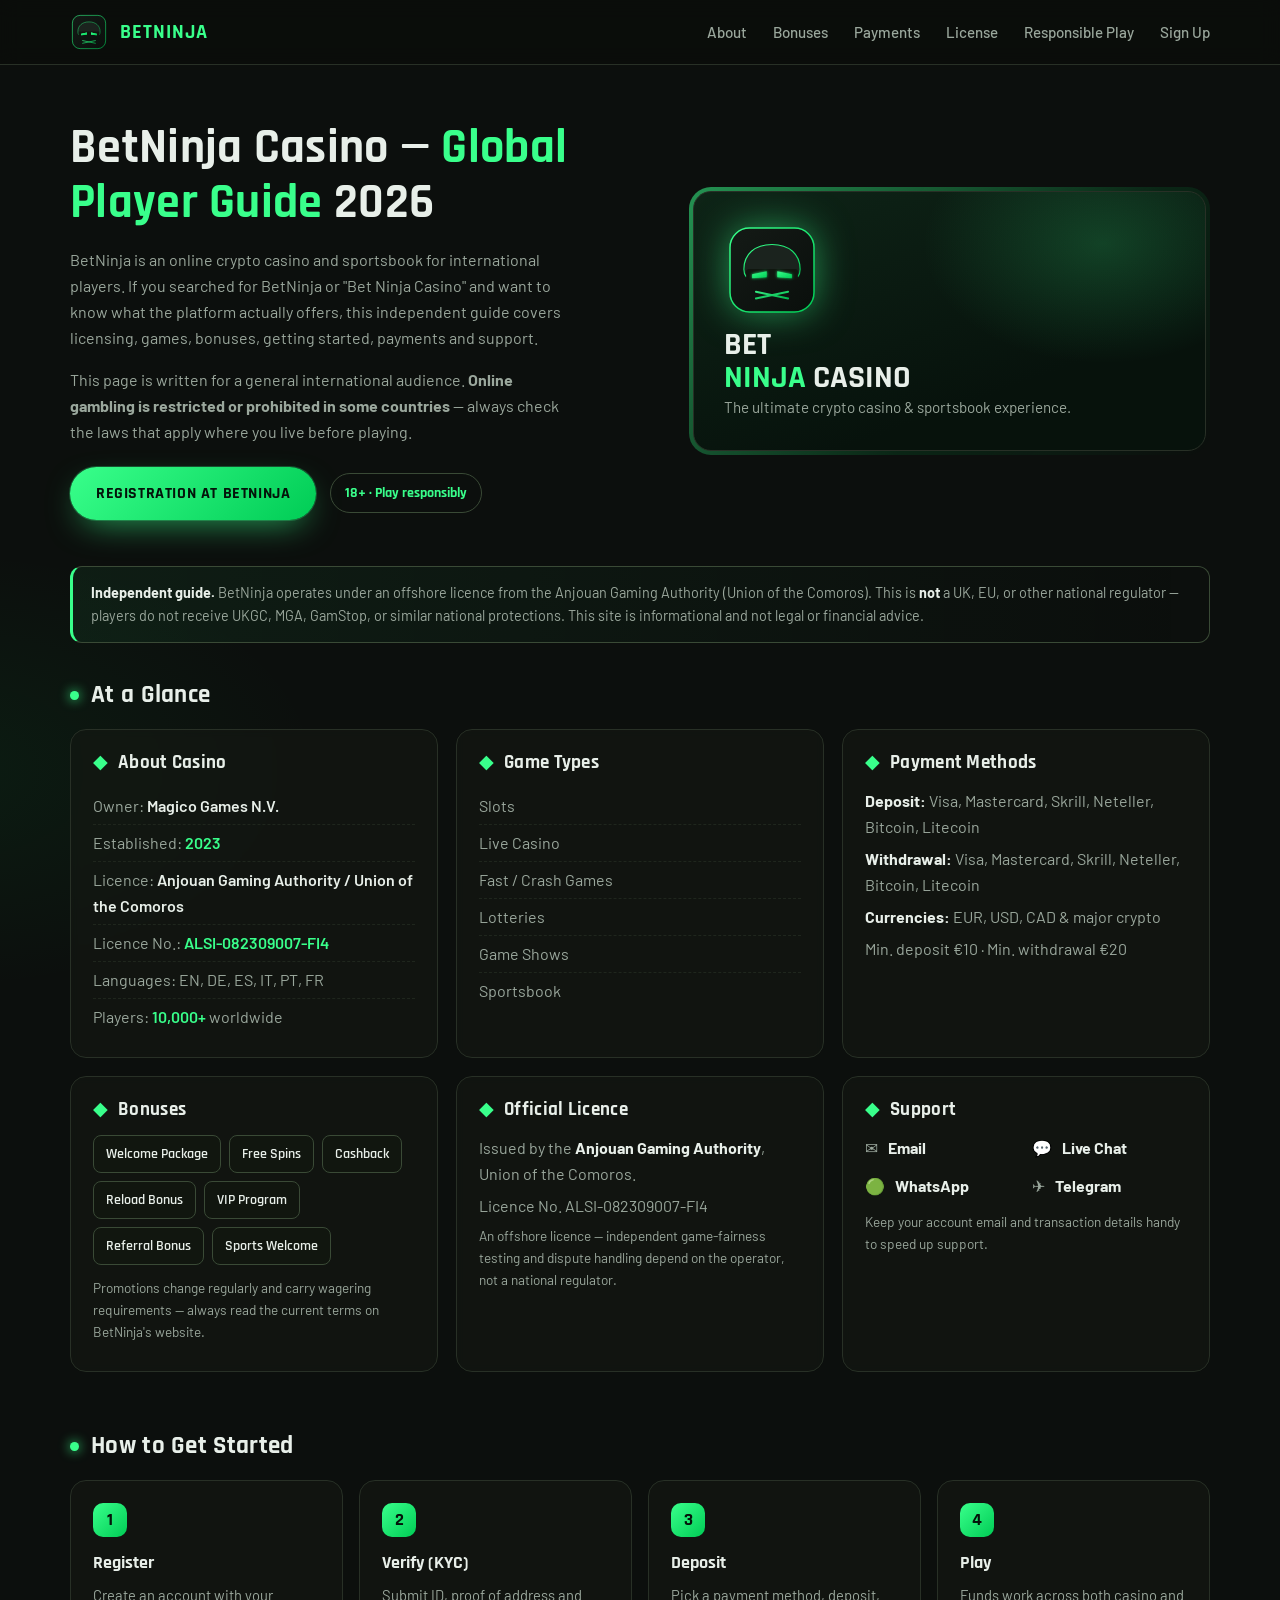
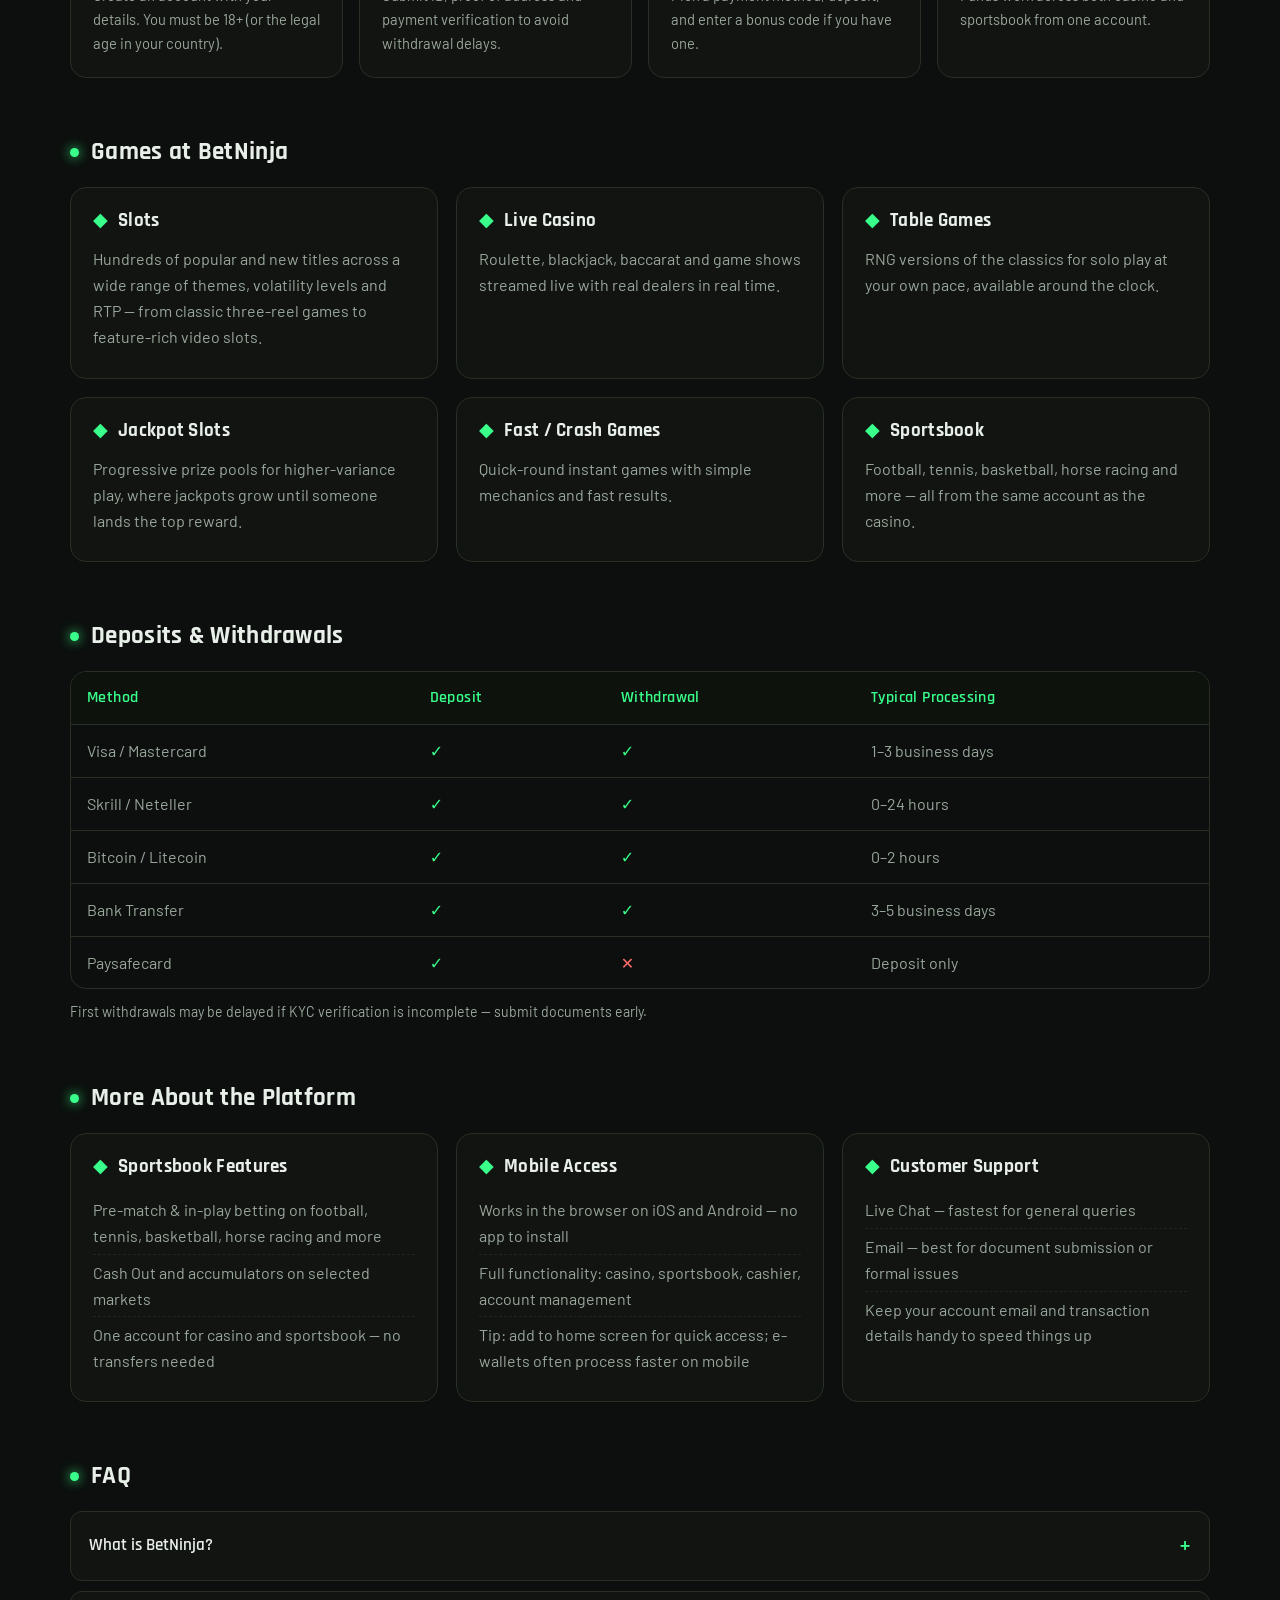
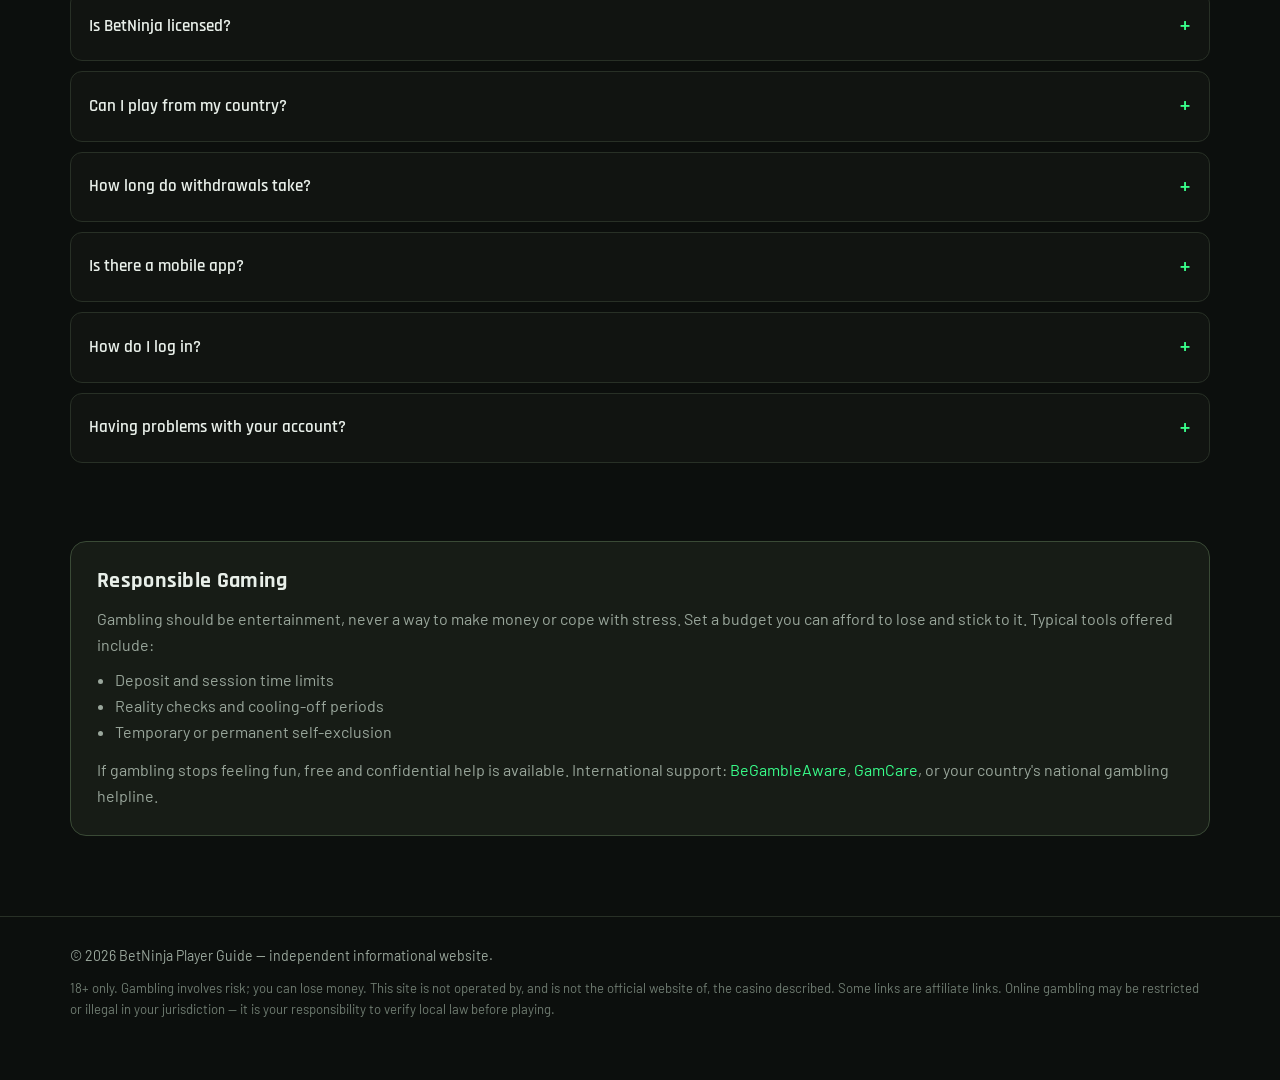
==== commit 146fceb0: "Add files via upload" ====
--- a/index.html
+++ b/index.html
@@ -20,12 +20,12 @@
     </a>
     <button class="menu-btn" id="menuBtn" aria-label="Menu"><span></span><span></span><span></span></button>
     <nav class="nav" id="nav">
-      <a href="https://andrewcrash.github.io/Betninja/#about">About</a>
-      <a href="https://andrewcrash.github.io/Betninja/#bonuses">Bonuses</a>
-      <a href="https://andrewcrash.github.io/Betninja/#payments">Payments</a>
-      <a href="https://andrewcrash.github.io/Betninja/#license">License</a>
-      <a href="https://andrewcrash.github.io/Betninja/#responsible">Responsible Play</a>
-      <a href="https://andrewcrash.github.io/Betninja/go">Sign Up</a>
+      <a href="https://betninja-casino.github.io/casino/#about">About</a>
+      <a href="https://betninja-casino.github.io/casino/#bonuses">Bonuses</a>
+      <a href="https://betninja-casino.github.io/casino/#payments">Payments</a>
+      <a href="https://betninja-casino.github.io/casino/#license">License</a>
+      <a href="https://betninja-casino.github.io/casino/#responsible">Responsible Play</a>
+      <a href="https://betninja-casino.github.io/casino/go">Sign Up</a>
     </nav>
   </div>
 </header>
@@ -41,7 +41,7 @@
         <p>BetNinja is an online crypto casino and sportsbook for international players. If you searched for BetNinja or "Bet Ninja Casino" and want to know what the platform actually offers, this independent guide covers licensing, games, bonuses, getting started, payments and support.</p>
         <p>This page is written for a general international audience. <b>Online gambling is restricted or prohibited in some countries</b> — always check the laws that apply where you live before playing.</p>
         <div class="cta-row">
-          <a class="btn" href="https://andrewcrash.github.io/Betninja/go">Registration at BetNinja</a>
+          <a class="btn" href="https://betninja-casino.github.io/casino/go">Registration at BetNinja</a>
           <span class="age-pill">18+ · Play responsibly</span>
         </div>
       </div>
